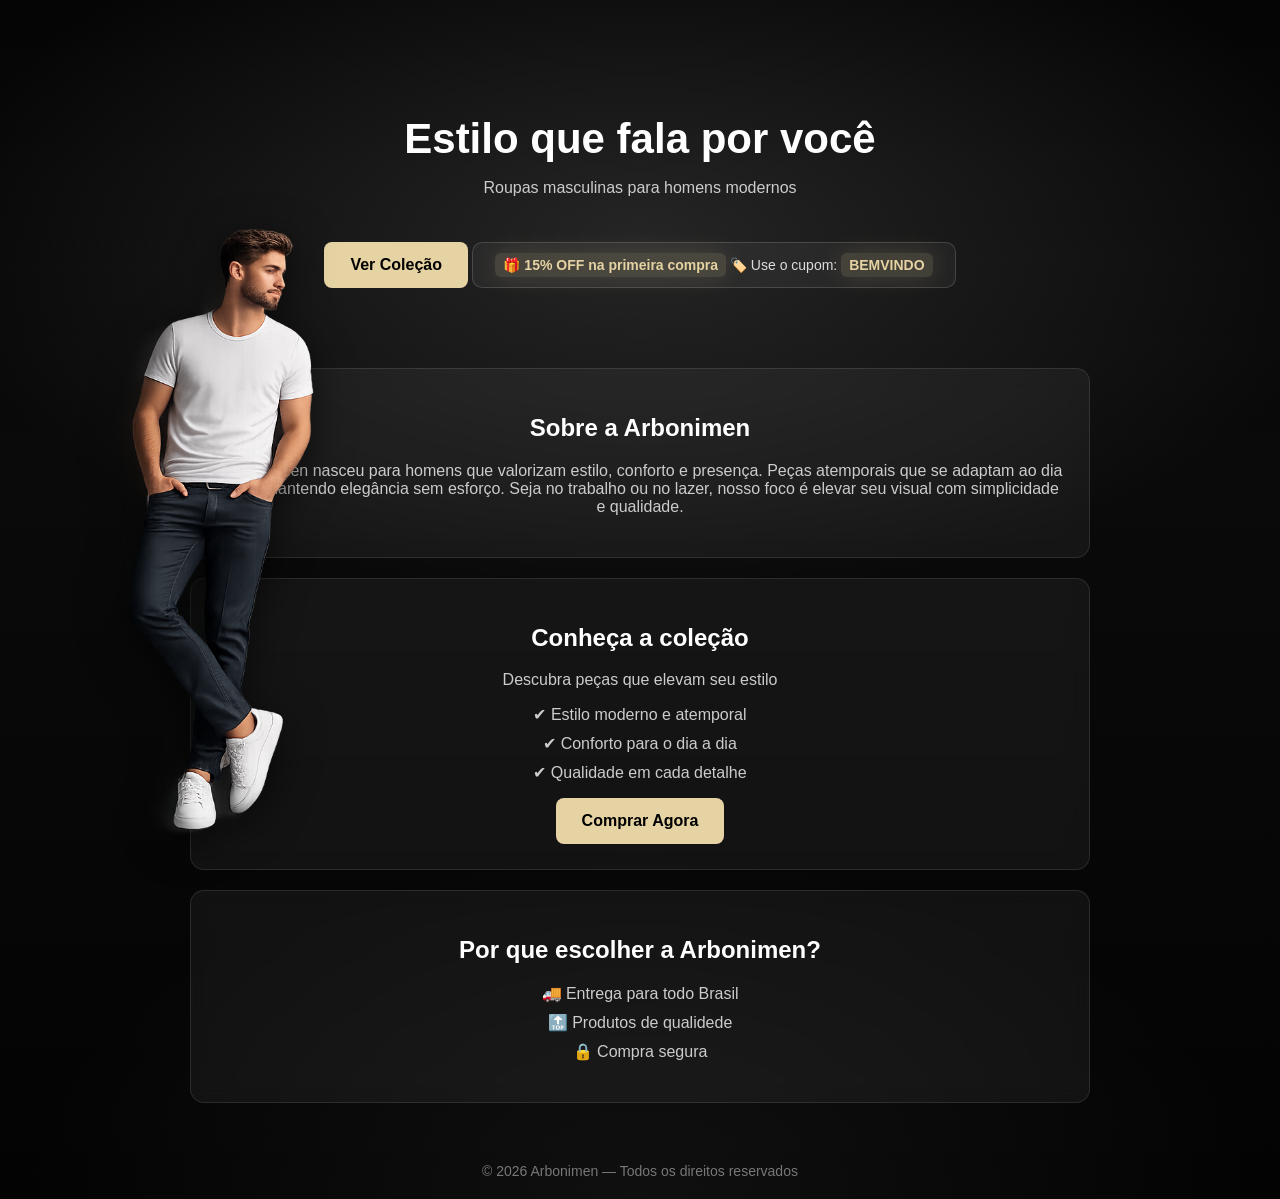
==== index.html @ e44d320b "Ajustes gerais" ====
<!DOCTYPE html>
<html lang="pt-BR">

<head>
  <meta charset="UTF-8">
  <meta name="viewport" content="width=device-width, initial-scale=1.0">
  <title>Arbonimen</title>
  <link rel="icon" href="/logo.jpeg">
  <link rel="stylesheet" href="/style.css">
  <script src="/script.js"></script>
</head>

<body>

  <!-- HERO -->
  <section class="hero">
    <h1>Estilo que fala por você</h1>
    <p>Roupas masculinas para homens modernos</p>

    <a class="btn" href="https://arboni.lojavirtualnuvem.com.br/" target="_blank">
      Ver Coleção
    </a>
    <div class="cupom">
      <STRONg>🎁 15% OFF na primeira compra</STRONg>
      <span>🏷️ Use o cupom: <strong> BEMVINDO</strong></span>
    </div>
    <img src="modelo.png" class="modelo">
  </section>

  <div class="container">

    <!-- SOBRE -->
    <div class="card">
      <h2>Sobre a Arbonimen</h2>

      <p style="color:#ccc;">
        A Arbonimen nasceu para homens que valorizam estilo, conforto e presença.
        Peças atemporais que se adaptam ao dia a dia, mantendo elegância sem esforço.

        Seja no trabalho ou no lazer, nosso foco é elevar seu visual com simplicidade e qualidade.
      </p>

    </div>

    <!-- CTA -->
    <div class="card" style="text-align:center;">
      <h2>Conheça a coleção</h2>
      <p style="color:#ccc;">Descubra peças que elevam seu estilo</p>

      <ul class="features">
        <li>✔ Estilo moderno e atemporal</li>
        <li>✔ Conforto para o dia a dia</li>
        <li>✔ Qualidade em cada detalhe</li>

      </ul>
      <a class="btn" href="https://arboni.lojavirtualnuvem.com.br/" target="_blank">
        Comprar Agora
      </a>



    </div>

    <!-- CONFIANÇA -->
    <div class="card">
      <h2>Por que escolher a Arbonimen?</h2>

      <ul class="features">
        <li>🚚 Entrega para todo Brasil</li>
        <li>🔝 Produtos de qualidede</li>
        <li>🔒 Compra segura</li>
      </ul>
    </div>

  </div>

  <footer>
    © 2026 Arbonimen — Todos os direitos reservados
  </footer>

</body>

</html>
---- style.css ----
body {

  margin: 0;
  font-family: Arial, sans-serif;
  color: white;
  text-align: center;

  background:
    radial-gradient(1200px 600px at 50% 20%, rgba(255, 255, 255, 0.12), transparent 60%),
    radial-gradient(900px 500px at 50% 100%, rgba(255, 255, 255, 0.05), transparent 70%),
    linear-gradient(180deg, #050505, #0a0a0a 40%, #030303);

}

/* HERO */
.hero {
  text-align: center;
  padding: 80px 20px 60px;
}

.hero h1 {
  font-size: 42px;
  margin-bottom: 10px;
}

.hero p {
  color: #ccc;
  margin-bottom: 25px;
}



/* BOTÃO PRINCIPAL */
.btn {
  display: inline-block;
  padding: 14px 26px;
  background: #e6d3a3;
  color: #000;
  text-decoration: none;
  border-radius: 8px;
  font-weight: bold;
  transition: 0.3s;
}

.btn:hover {
  background: #fff;
}

/* CONTAINER */
.container {
  max-width: 900px;
  margin: auto;
  padding: 20px;
  position: relative;
  /* IMPORTANTE */
}

/* CARDS */
.card {
  background: rgba(255, 255, 255, 0.05);
  backdrop-filter: blur(10px);
  border: 1px solid rgba(255, 255, 255, 0.1);
  padding: 25px;
  border-radius: 14px;
  margin-bottom: 20px;
}

/* LISTA */
.features {
  list-style: none;
  padding: 0;
  color: #aaaaaa;
}

.features li {
  margin-bottom: 10px;
  color: #ccc;
}


/* FOOTER */
footer {
  text-align: center;
  padding: 20px;
  color: #777;
  font-size: 14px;
}


.modelo {
  position: absolute;
  left: 0px;
  /* fica encostado no card */
  top: 200px;
  height: 700px;
  z-index: 10;
  pointer-events: none;
  transform: translate(-120px, 0);

  filter: drop-shadow(0 10px 20px rgba(0, 0, 0, 0.6));
}

.cupom {
  margin-top: 20px;
  display: inline-block;
  padding: 14px 22px;

  background: rgba(255,255,255,0.05);
  border: 1px solid rgba(255,255,255,0.15);
  border-radius: 10px;

  backdrop-filter: blur(10px);

  font-size: 14px;
  color: #ddd;
}

.cupom strong {
  background: rgba(230, 211, 163, 0.15);
  padding: 4px 8px;
  border-radius: 6px;
  color: #e6d3a3;
   box-shadow: 0 0 25px rgba(230, 211, 163, 0.15);
}


@media (min-width: 1800px) {
  .modelo {
    transform: translate(-30px, 0);
  }
}

@media (min-width: 1200px) and (max-width: 1799px) {
  .modelo {
    transform: translate(-225px, 0);
  }
}

@media (max-width: 1199px) {
  .modelo {
    transform: translate(-270px, 0);
  }
}

@media (max-width: 1024px) {
  .modelo {
    display: none;
  }
}

@media (max-width: 1024px) {
  .modelo {
    display: none;
  }
}
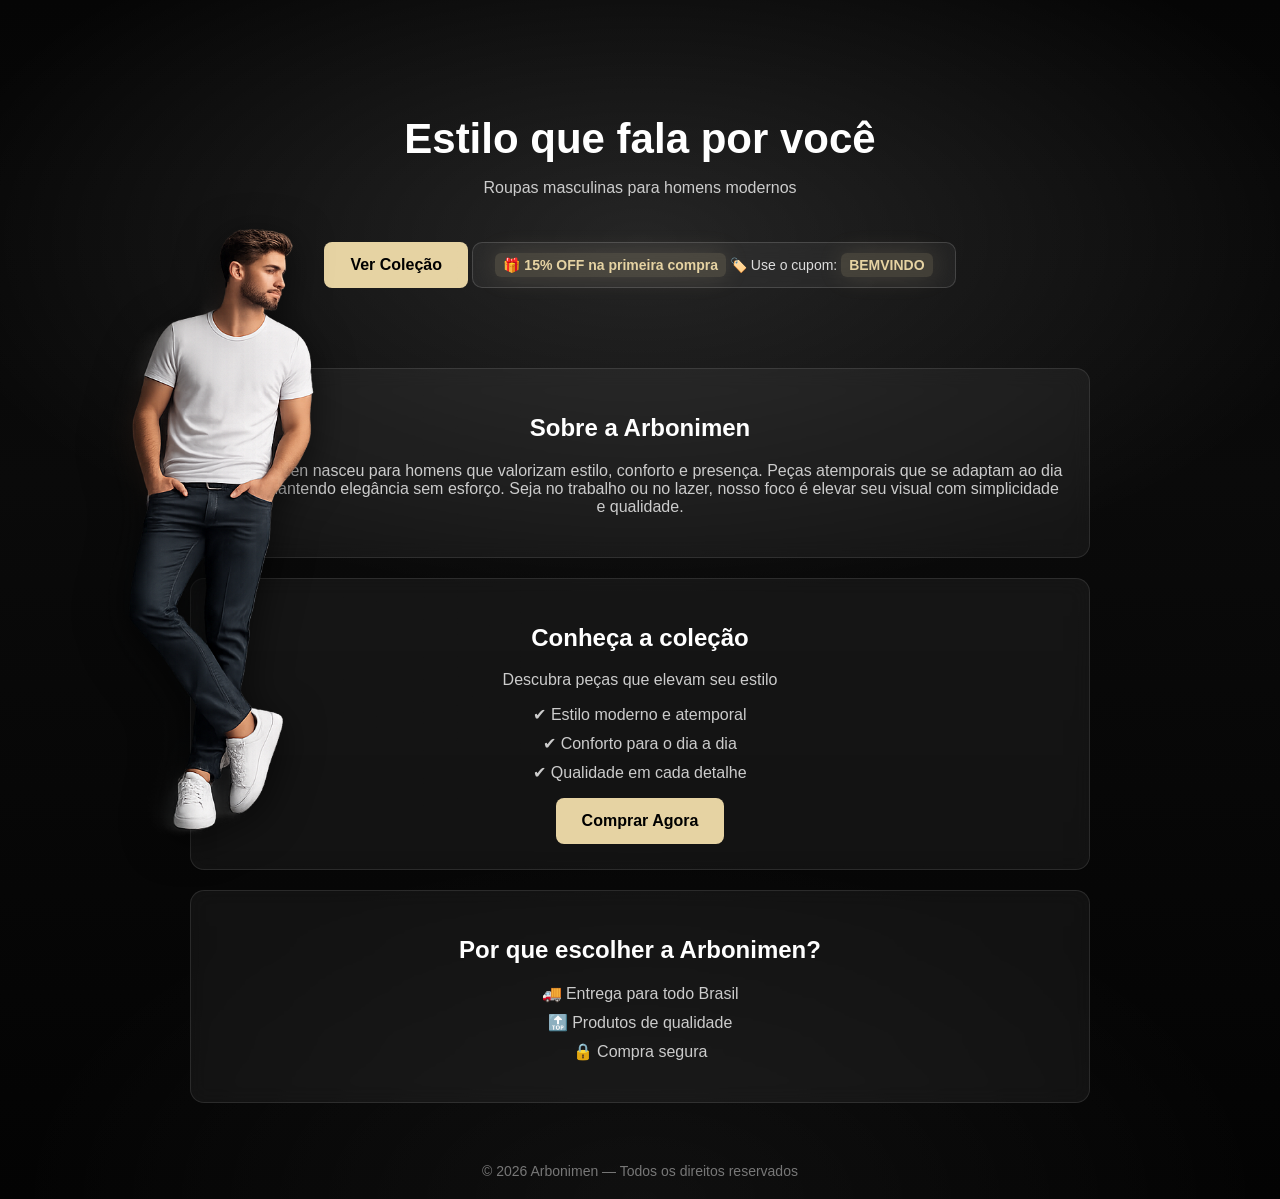
==== commit fac76460: "ajuste textual" ====
--- a/index.html
+++ b/index.html
@@ -67,7 +67,7 @@
 
       <ul class="features">
         <li>🚚 Entrega para todo Brasil</li>
-        <li>🔝 Produtos de qualidede</li>
+        <li>🔝 Produtos de qualidade</li>
         <li>🔒 Compra segura</li>
       </ul>
     </div>
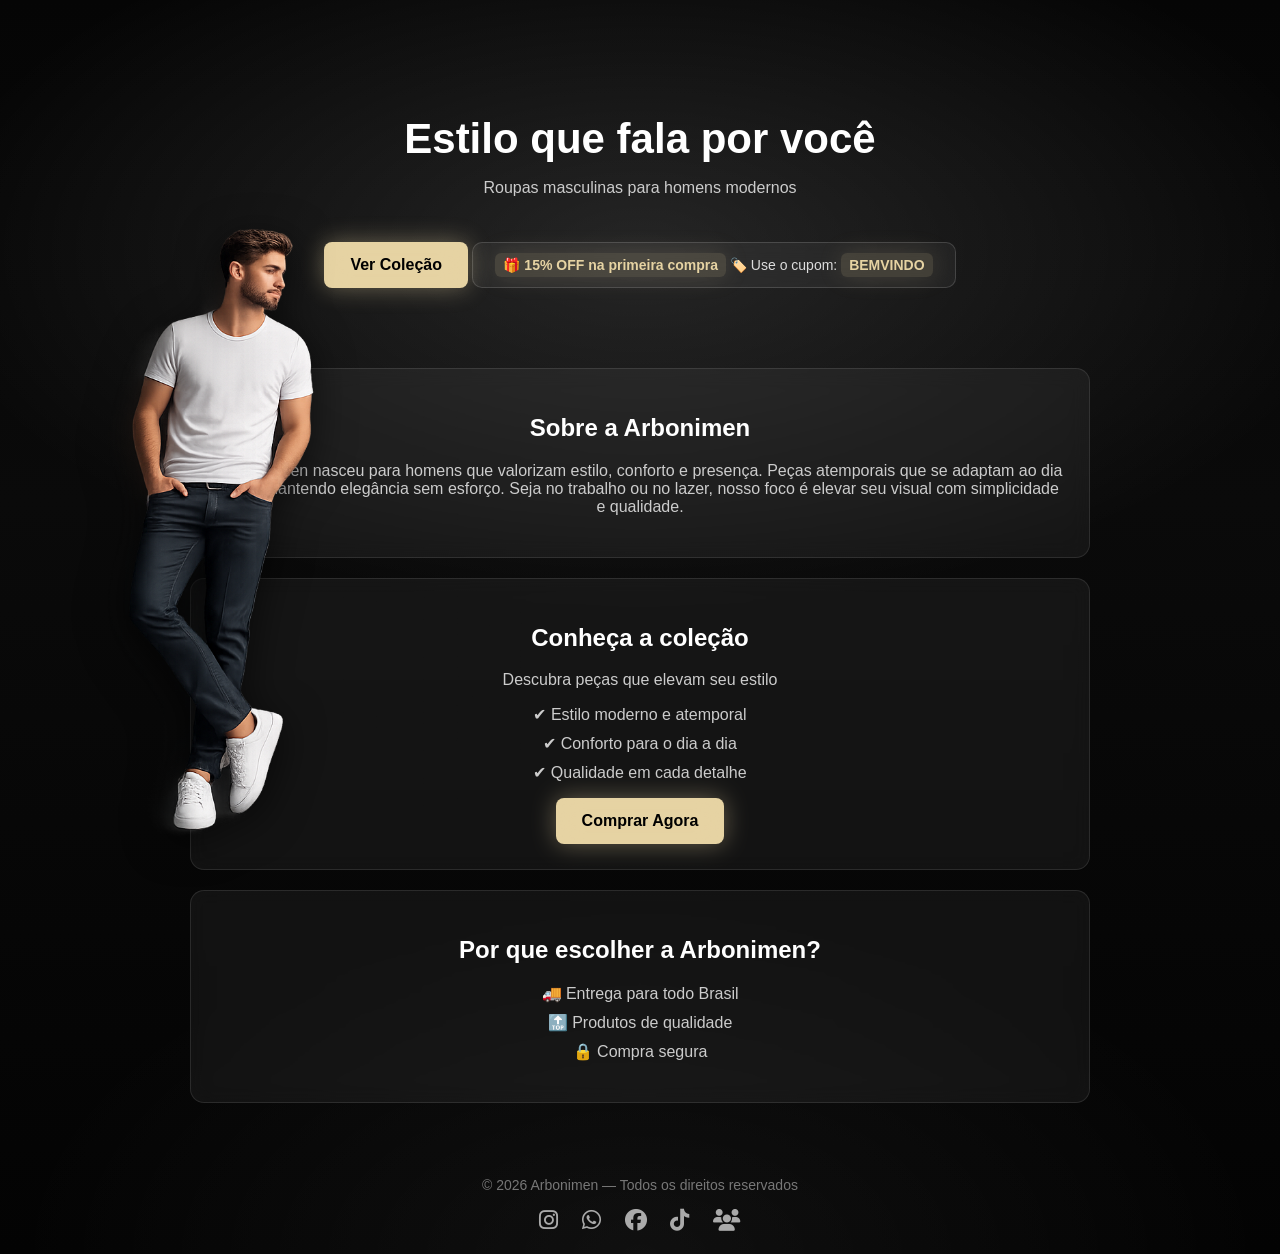
==== commit 900d575b: "Adicionado redes sociais no footer" ====
--- a/index.html
+++ b/index.html
@@ -6,6 +6,7 @@
   <meta name="viewport" content="width=device-width, initial-scale=1.0">
   <title>Arbonimen</title>
   <link rel="icon" href="/logo.jpeg">
+  <link rel="stylesheet" href="https://cdnjs.cloudflare.com/ajax/libs/font-awesome/6.5.0/css/all.min.css">
   <link rel="stylesheet" href="/style.css">
   <script src="/script.js"></script>
 </head>
@@ -75,8 +76,16 @@
   </div>
 
   <footer>
-    © 2026 Arbonimen — Todos os direitos reservados
-  </footer>
+  <p>© 2026 Arbonimen — Todos os direitos reservados</p>
+
+  <div class="social">
+    <a href="https://www.instagram.com/arbonimen/" target="_blank"><i class="fab fa-instagram"></i></a>
+    <a href="http://walnk.cc/arboni" target="_blank"><i class="fab fa-whatsapp"></i></a>
+    <a href="https://www.facebook.com/profile.php?id=100069292462896" target="_blank"><i class="fab fa-facebook"></i></a>
+    <a href="https://www.tiktok.com/@arbonimen" target="_blank"><i class="fab fa-tiktok"></i></a>
+    <a href="https://chat.whatsapp.com/KfqBxQwfs3CFbv6sVVLSRP?mode=ems_copy_c" target="_blank"><i class="fas fa-users"></i></a>
+  </div>
+</footer>
 
 </body>
 
--- a/style.css
+++ b/style.css
@@ -28,9 +28,6 @@
   margin-bottom: 25px;
 }
 
-
-
-/* BOTÃO PRINCIPAL */
 .btn {
   display: inline-block;
   padding: 14px 26px;
@@ -40,11 +37,34 @@
   border-radius: 8px;
   font-weight: bold;
   transition: 0.3s;
-}
-
+  position: relative;
+  z-index: 1;
+
+  /* ANIMAÇÃO */
+  animation: pulse 2s infinite;
+}
+
+/* brilho externo */
+.btn::after {
+  content: "";
+  position: absolute;
+  inset: 0;
+  border-radius: 8px;
+  z-index: -1;
+  background: #e6d3a3;
+  opacity: 0.4;
+  filter: blur(12px);
+
+  animation: glow 2s infinite;
+}
+
+/* hover continua elegante */
 .btn:hover {
   background: #fff;
-}
+  transform: scale(1.05);
+}
+
+
 
 /* CONTAINER */
 .container {
@@ -104,13 +124,10 @@
   margin-top: 20px;
   display: inline-block;
   padding: 14px 22px;
-
   background: rgba(255,255,255,0.05);
   border: 1px solid rgba(255,255,255,0.15);
   border-radius: 10px;
-
   backdrop-filter: blur(10px);
-
   font-size: 14px;
   color: #ddd;
 }
@@ -140,17 +157,99 @@
   .modelo {
     transform: translate(-270px, 0);
   }
+  .cupom span {
+  display: block;
+}
+
+.cupom strong {
+  display: block;
+}
 }
 
 @media (max-width: 1024px) {
   .modelo {
     display: none;
   }
-}
-
-@media (max-width: 1024px) {
-  .modelo {
-    display: none;
-  }
-}
-
+
+}
+
+@media (max-width: 820px) {
+  .cupom {
+    flex-direction: column;
+    text-align: center;
+    gap: 5px;
+    
+  }
+  .cupom span,
+  .cupom strong {
+    display: block;
+    width: 100%;
+    word-break: break-word;
+  }
+}
+
+
+@keyframes pulse {
+  0% {
+    transform: scale(1);
+  }
+  50% {
+    transform: scale(1.06);
+  }
+  100% {
+    transform: scale(1);
+  }
+}
+
+@keyframes glow {
+  0% {
+    opacity: 0.3;
+    transform: scale(1);
+  }
+  50% {
+    opacity: 0.6;
+    transform: scale(1.15);
+  }
+  100% {
+    opacity: 0.3;
+    transform: scale(1);
+  }
+}
+
+.social {
+  margin-top: 15px;
+}
+
+.social a {
+  color: #aaa;
+  margin: 0 10px;
+  font-size: 22px;
+  transition: 0.3s;
+  display: inline-block;
+}
+
+/* efeito hover */
+.social a:hover {
+  transform: translateY(-5px) scale(1.2);
+}
+
+/* cores específicas */
+.social a:hover .fa-instagram {
+  color: #e1306c;
+}
+
+.social a:hover .fa-whatsapp {
+  color: #25d366;
+}
+
+.social a:hover .fa-facebook {
+  color: #1877f2;
+}
+
+.social a:hover .fa-tiktok {
+  color: #fff;
+}
+
+.social a:hover .fa-users {
+  color: #e6d3a3;
+}
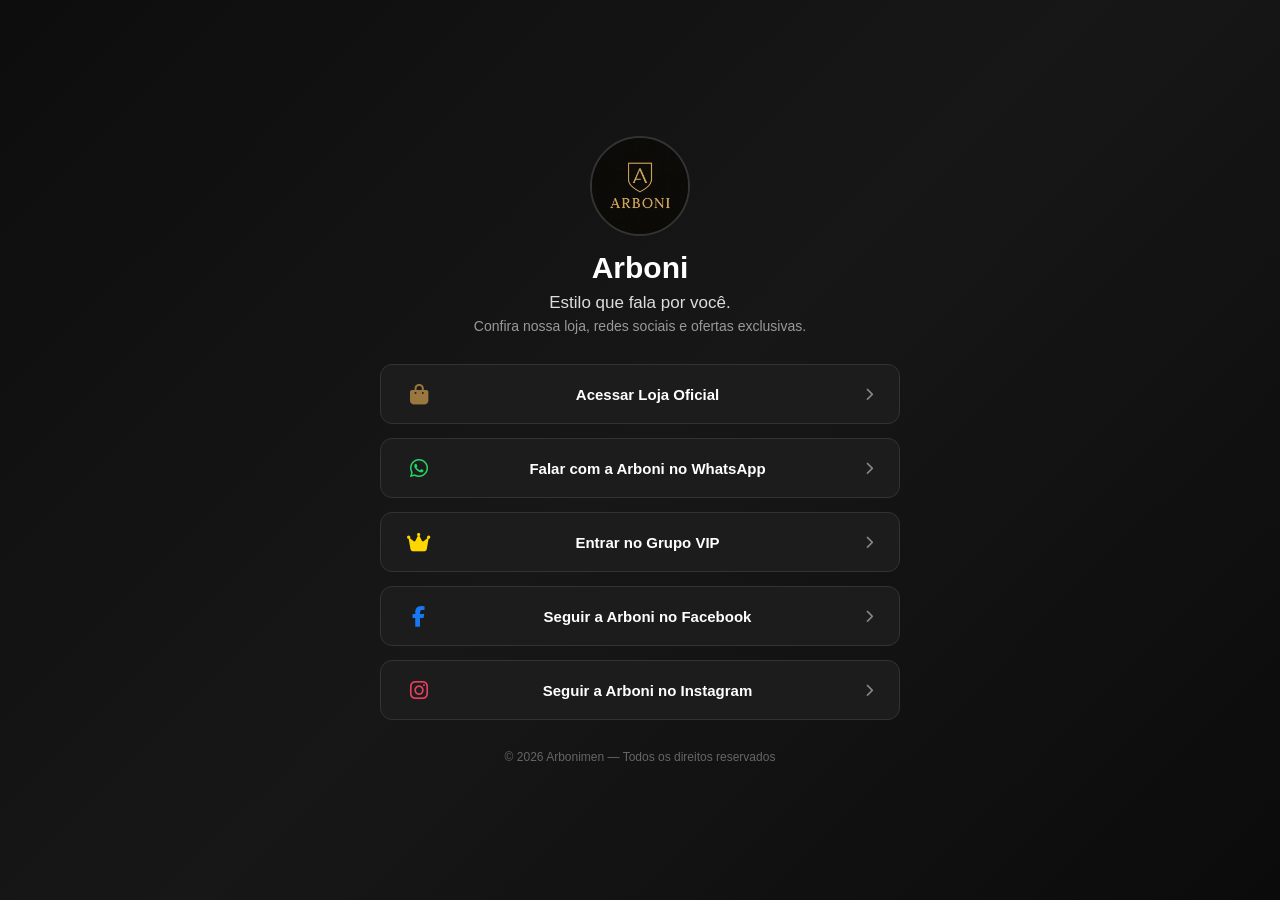
==== commit e072603e: "Alterações feitas em todo o layout" ====
--- a/index.html
+++ b/index.html
@@ -2,90 +2,147 @@
 <html lang="pt-BR">
 
 <head>
-  <meta charset="UTF-8">
-  <meta name="viewport" content="width=device-width, initial-scale=1.0">
-  <title>Arbonimen</title>
-  <link rel="icon" href="/logo.jpeg">
-  <link rel="stylesheet" href="https://cdnjs.cloudflare.com/ajax/libs/font-awesome/6.5.0/css/all.min.css">
-  <link rel="stylesheet" href="/style.css">
-  <script src="/script.js"></script>
+    <meta charset="UTF-8">
+    <meta name="viewport" content="width=device-width, initial-scale=1.0">
+
+    <title>Arboni</title>
+
+    <link rel="icon" href="/logo.jpeg">
+
+    <!-- Font Awesome -->
+    <link rel="stylesheet"
+        href="https://cdnjs.cloudflare.com/ajax/libs/font-awesome/6.5.0/css/all.min.css">
+
+    <!-- CSS -->
+    <link rel="stylesheet" href="/style.css">
 </head>
 
 <body>
 
-  <!-- HERO -->
-  <section class="hero">
-    <h1>Estilo que fala por você</h1>
-    <p>Roupas masculinas para homens modernos</p>
+    <main class="pagina">
 
-    <a class="btn" href="https://arboni.lojavirtualnuvem.com.br/" target="_blank">
-      Ver Coleção
-    </a>
-    <div class="cupom">
-      <STRONg>🎁 15% OFF na primeira compra</STRONg>
-      <span>🏷️ Use o cupom: <strong> BEMVINDO</strong></span>
-    </div>
-    <img src="modelo.png" class="modelo">
-  </section>
+        <!-- LOGO -->
+        <img
+            src="/logo.jpeg"
+            alt="Logo Arbonimen"
+            class="logo"
+        >
 
-  <div class="container">
+        <!-- NOME -->
+        <h1>Arboni</h1>
 
-    <!-- SOBRE -->
-    <div class="card">
-      <h2>Sobre a Arbonimen</h2>
+        <!-- DESCRIÇÃO -->
+        <p class="descricao">
+            Estilo que fala por você.
+        </p>
 
-      <p style="color:#ccc;">
-        A Arbonimen nasceu para homens que valorizam estilo, conforto e presença.
-        Peças atemporais que se adaptam ao dia a dia, mantendo elegância sem esforço.
-
-        Seja no trabalho ou no lazer, nosso foco é elevar seu visual com simplicidade e qualidade.
-      </p>
-
-    </div>
-
-    <!-- CTA -->
-    <div class="card" style="text-align:center;">
-      <h2>Conheça a coleção</h2>
-      <p style="color:#ccc;">Descubra peças que elevam seu estilo</p>
-
-      <ul class="features">
-        <li>✔ Estilo moderno e atemporal</li>
-        <li>✔ Conforto para o dia a dia</li>
-        <li>✔ Qualidade em cada detalhe</li>
-
-      </ul>
-      <a class="btn" href="https://arboni.lojavirtualnuvem.com.br/" target="_blank">
-        Comprar Agora
-      </a>
+        <p class="subdescricao">
+            Confira nossa loja, redes sociais e ofertas exclusivas.
+        </p>
 
 
+        <!-- =========================
+             BOTÕES
+        ========================== -->
 
-    </div>
+        <div class="links">
 
-    <!-- CONFIANÇA -->
-    <div class="card">
-      <h2>Por que escolher a Arbonimen?</h2>
 
-      <ul class="features">
-        <li>🚚 Entrega para todo Brasil</li>
-        <li>🔝 Produtos de qualidade</li>
-        <li>🔒 Compra segura</li>
-      </ul>
-    </div>
+            <!-- LOJA OFICIAL -->
+            <a
+                href="https://arboni.lojavirtualnuvem.com.br/"
+                target="_blank"
+                rel="noopener noreferrer"
+                class="botao"
+            >
 
-  </div>
+                <i class="fa-solid fa-bag-shopping icone-loja"></i>
 
-  <footer>
-  <p>© 2026 Arbonimen — Todos os direitos reservados</p>
+                <span>Acessar Loja Oficial</span>
 
-  <div class="social">
-    <a href="https://www.instagram.com/arbonimen/" target="_blank"><i class="fab fa-instagram"></i></a>
-    <a href="http://walnk.cc/arboni" target="_blank"><i class="fab fa-whatsapp"></i></a>
-    <a href="https://www.facebook.com/profile.php?id=100069292462896" target="_blank"><i class="fab fa-facebook"></i></a>
-    <a href="https://www.tiktok.com/@arbonimen" target="_blank"><i class="fab fa-tiktok"></i></a>
-    <a href="https://chat.whatsapp.com/KfqBxQwfs3CFbv6sVVLSRP?mode=ems_copy_c" target="_blank"><i class="fas fa-users"></i></a>
-  </div>
-</footer>
+                <i class="fa-solid fa-chevron-right seta"></i>
+
+            </a>
+
+
+            <!-- WHATSAPP -->
+            <a
+                href="http://walnk.cc/arboni"
+                target="_blank"
+                rel="noopener noreferrer"
+                class="botao"
+            >
+
+                <i class="fa-brands fa-whatsapp icone-whatsapp"></i>
+
+                <span>Falar com a Arboni no WhatsApp</span>
+
+                <i class="fa-solid fa-chevron-right seta"></i>
+
+            </a>
+
+
+            <!-- GRUPO VIP -->
+            <a
+                href="https://chat.whatsapp.com/KfqBxQwfs3CFbv6sVVLSRP?mode=ems_copy_c"
+                target="_blank"
+                rel="noopener noreferrer"
+                class="botao"
+            >
+
+                <i class="fa-solid fa-crown icone-vip"></i>
+
+                <span>Entrar no Grupo VIP</span>
+
+                <i class="fa-solid fa-chevron-right seta"></i>
+
+            </a>
+
+
+            <!-- FACEBOOK -->
+            <a
+                href="https://www.facebook.com/profile.php?id=100069292462896"
+                target="_blank"
+                rel="noopener noreferrer"
+                class="botao"
+            >
+
+                <i class="fa-brands fa-facebook-f icone-facebook"></i>
+
+                <span>Seguir a Arboni no Facebook</span>
+
+                <i class="fa-solid fa-chevron-right seta"></i>
+
+            </a>
+
+
+            <!-- INSTAGRAM -->
+            <a
+                href="https://www.instagram.com/arbonimen/"
+                target="_blank"
+                rel="noopener noreferrer"
+                class="botao"
+            >
+
+                <i class="fa-brands fa-instagram icone-instagram"></i>
+
+                <span>Seguir a Arboni no Instagram</span>
+
+                <i class="fa-solid fa-chevron-right seta"></i>
+
+            </a>
+
+        </div>
+
+
+        <!-- RODAPÉ -->
+        <footer>
+
+            © 2026 Arbonimen — Todos os direitos reservados
+
+        </footer>
+
+    </main>
 
 </body>
 
--- a/style.css
+++ b/style.css
@@ -1,255 +1,325 @@
+* {
+    margin: 0;
+    padding: 0;
+    box-sizing: border-box;
+}
+
 body {
-
-  margin: 0;
-  font-family: Arial, sans-serif;
-  color: white;
-  text-align: center;
-
-  background:
-    radial-gradient(1200px 600px at 50% 20%, rgba(255, 255, 255, 0.12), transparent 60%),
-    radial-gradient(900px 500px at 50% 100%, rgba(255, 255, 255, 0.05), transparent 70%),
-    linear-gradient(180deg, #050505, #0a0a0a 40%, #030303);
-
-}
-
-/* HERO */
-.hero {
-  text-align: center;
-  padding: 80px 20px 60px;
-}
-
-.hero h1 {
-  font-size: 42px;
-  margin-bottom: 10px;
-}
-
-.hero p {
-  color: #ccc;
-  margin-bottom: 25px;
-}
-
-.btn {
-  display: inline-block;
-  padding: 14px 26px;
-  background: #e6d3a3;
-  color: #000;
-  text-decoration: none;
-  border-radius: 8px;
-  font-weight: bold;
-  transition: 0.3s;
-  position: relative;
-  z-index: 1;
-
-  /* ANIMAÇÃO */
-  animation: pulse 2s infinite;
-}
-
-/* brilho externo */
-.btn::after {
-  content: "";
-  position: absolute;
-  inset: 0;
-  border-radius: 8px;
-  z-index: -1;
-  background: #e6d3a3;
-  opacity: 0.4;
-  filter: blur(12px);
-
-  animation: glow 2s infinite;
-}
-
-/* hover continua elegante */
-.btn:hover {
-  background: #fff;
-  transform: scale(1.05);
-}
-
-
-
-/* CONTAINER */
-.container {
-  max-width: 900px;
-  margin: auto;
-  padding: 20px;
-  position: relative;
-  /* IMPORTANTE */
-}
-
-/* CARDS */
-.card {
-  background: rgba(255, 255, 255, 0.05);
-  backdrop-filter: blur(10px);
-  border: 1px solid rgba(255, 255, 255, 0.1);
-  padding: 25px;
-  border-radius: 14px;
-  margin-bottom: 20px;
-}
-
-/* LISTA */
-.features {
-  list-style: none;
-  padding: 0;
-  color: #aaaaaa;
-}
-
-.features li {
-  margin-bottom: 10px;
-  color: #ccc;
-}
-
-
-/* FOOTER */
+    min-height: 100vh;
+
+    font-family: Arial, sans-serif;
+
+    background:
+        linear-gradient(
+            135deg,
+            #0d0d0d,
+            #171717,
+            #0b0b0b
+        );
+
+    color: white;
+
+    display: flex;
+    justify-content: center;
+    align-items: center;
+
+    padding: 30px 15px;
+}
+
+
+/* =========================
+   PÁGINA
+========================= */
+
+.pagina {
+    width: 100%;
+    max-width: 520px;
+
+    text-align: center;
+}
+
+
+/* =========================
+   LOGO
+========================= */
+
+.logo {
+    display: block;
+
+    width: 100px !important;
+    height: 100px !important;
+
+    max-width: 100px !important;
+    max-height: 100px !important;
+
+    object-fit: cover;
+
+    border-radius: 50%;
+
+    margin: 0 auto 15px auto;
+
+    border: 2px solid #333;
+}
+
+
+/* =========================
+   TÍTULO
+========================= */
+
+h1 {
+    font-size: 30px;
+    font-weight: 700;
+
+    margin-bottom: 8px;
+}
+
+
+/* =========================
+   DESCRIÇÃO
+========================= */
+
+.descricao {
+    font-size: 17px;
+
+    color: #ddd;
+
+    margin-bottom: 5px;
+}
+
+.subdescricao {
+    font-size: 14px;
+
+    color: #999;
+
+    margin-bottom: 30px;
+}
+
+
+/* =========================
+   BOTÕES
+========================= */
+
+.links {
+    width: 100%;
+
+    display: flex;
+    flex-direction: column;
+
+    gap: 14px;
+}
+
+
+.botao {
+    position: relative;
+
+    width: 100%;
+    min-height: 60px;
+
+    display: flex;
+    align-items: center;
+
+    padding: 0 20px;
+
+    border-radius: 12px;
+
+    background: #1c1c1c;
+
+    border: 1px solid #333;
+
+    color: white;
+
+    text-decoration: none;
+
+    transition:
+        background 0.25s ease,
+        border-color 0.25s ease,
+        transform 0.25s ease,
+        box-shadow 0.25s ease;
+}
+
+
+/* =========================
+   ÍCONES
+========================= */
+
+.botao > i:first-child {
+    width: 35px;
+
+    font-size: 21px;
+
+    text-align: center;
+
+    flex-shrink: 0;
+
+    transition:
+        color 0.25s ease,
+        transform 0.25s ease;
+}
+
+
+/* Loja */
+
+.icone-loja {
+    color: #9a773e;
+}
+
+
+/* WhatsApp */
+
+.icone-whatsapp {
+    color: #25D366;
+}
+
+
+/* Grupo VIP */
+
+.icone-vip {
+    color: #FFD700;
+}
+
+
+/* Facebook */
+
+.icone-facebook {
+    color: #1877F2;
+}
+
+
+/* Instagram */
+
+.icone-instagram {
+    color: #E4405F;
+}
+
+
+/* =========================
+   TEXTO
+========================= */
+
+.botao span {
+    flex: 1;
+
+    font-size: 15px;
+    font-weight: 600;
+
+    text-align: center;
+
+    padding: 0 10px;
+}
+
+
+/* =========================
+   SETA
+========================= */
+
+.botao .seta {
+    width: 20px;
+
+    font-size: 13px;
+
+    color: #888;
+
+    flex-shrink: 0;
+
+    transition: color 0.25s ease;
+}
+
+
+/* =========================
+   HOVER
+========================= */
+
+.botao:hover {
+
+    background: #9a773e;
+
+    border-color: #9a773e;
+
+    transform: scale(1.025) translateY(-2px);
+
+    box-shadow:
+        0 10px 25px rgba(154, 119, 62, 0.30);
+}
+
+
+/* Todos os ícones ficam brancos no hover */
+
+.botao:hover > i:first-child {
+    color: white;
+
+    transform: scale(1.10);
+}
+
+
+/* Seta branca */
+
+.botao:hover .seta {
+    color: white;
+}
+
+
+/* =========================
+   CLIQUE
+========================= */
+
+.botao:active {
+    transform: scale(0.98);
+}
+
+
+/* =========================
+   RODAPÉ
+========================= */
+
 footer {
-  text-align: center;
-  padding: 20px;
-  color: #777;
-  font-size: 14px;
-}
-
-
-.modelo {
-  position: absolute;
-  left: 0px;
-  /* fica encostado no card */
-  top: 200px;
-  height: 700px;
-  z-index: 10;
-  pointer-events: none;
-  transform: translate(-120px, 0);
-
-  filter: drop-shadow(0 10px 20px rgba(0, 0, 0, 0.6));
-}
-
-.cupom {
-  margin-top: 20px;
-  display: inline-block;
-  padding: 14px 22px;
-  background: rgba(255,255,255,0.05);
-  border: 1px solid rgba(255,255,255,0.15);
-  border-radius: 10px;
-  backdrop-filter: blur(10px);
-  font-size: 14px;
-  color: #ddd;
-}
-
-.cupom strong {
-  background: rgba(230, 211, 163, 0.15);
-  padding: 4px 8px;
-  border-radius: 6px;
-  color: #e6d3a3;
-   box-shadow: 0 0 25px rgba(230, 211, 163, 0.15);
-}
-
-
-@media (min-width: 1800px) {
-  .modelo {
-    transform: translate(-30px, 0);
-  }
-}
-
-@media (min-width: 1200px) and (max-width: 1799px) {
-  .modelo {
-    transform: translate(-225px, 0);
-  }
-}
-
-@media (max-width: 1199px) {
-  .modelo {
-    transform: translate(-270px, 0);
-  }
-  .cupom span {
-  display: block;
-}
-
-.cupom strong {
-  display: block;
-}
-}
-
-@media (max-width: 1024px) {
-  .modelo {
-    display: none;
-  }
-
-}
-
-@media (max-width: 820px) {
-  .cupom {
-    flex-direction: column;
-    text-align: center;
-    gap: 5px;
-    
-  }
-  .cupom span,
-  .cupom strong {
-    display: block;
-    width: 100%;
-    word-break: break-word;
-  }
-}
-
-
-@keyframes pulse {
-  0% {
-    transform: scale(1);
-  }
-  50% {
-    transform: scale(1.06);
-  }
-  100% {
-    transform: scale(1);
-  }
-}
-
-@keyframes glow {
-  0% {
-    opacity: 0.3;
-    transform: scale(1);
-  }
-  50% {
-    opacity: 0.6;
-    transform: scale(1.15);
-  }
-  100% {
-    opacity: 0.3;
-    transform: scale(1);
-  }
-}
-
-.social {
-  margin-top: 15px;
-}
-
-.social a {
-  color: #aaa;
-  margin: 0 10px;
-  font-size: 22px;
-  transition: 0.3s;
-  display: inline-block;
-}
-
-/* efeito hover */
-.social a:hover {
-  transform: translateY(-5px) scale(1.2);
-}
-
-/* cores específicas */
-.social a:hover .fa-instagram {
-  color: #e1306c;
-}
-
-.social a:hover .fa-whatsapp {
-  color: #25d366;
-}
-
-.social a:hover .fa-facebook {
-  color: #1877f2;
-}
-
-.social a:hover .fa-tiktok {
-  color: #fff;
-}
-
-.social a:hover .fa-users {
-  color: #e6d3a3;
+    margin-top: 30px;
+
+    font-size: 12px;
+
+    color: #666;
+}
+
+
+/* =========================
+   RESPONSIVIDADE
+========================= */
+
+@media (max-width: 600px) {
+
+    body {
+        padding: 25px 15px;
+    }
+
+    .pagina {
+        max-width: 450px;
+    }
+
+    .logo {
+        width: 90px !important;
+        height: 90px !important;
+
+        max-width: 90px !important;
+        max-height: 90px !important;
+    }
+
+    h1 {
+        font-size: 27px;
+    }
+
+    .botao {
+        min-height: 58px;
+
+        padding: 0 15px;
+    }
+
+    .botao span {
+        font-size: 14px;
+    }
+
+    .botao:hover {
+        transform: none;
+
+        box-shadow:
+            0 5px 15px rgba(154, 119, 62, 0.20);
+    }
 }
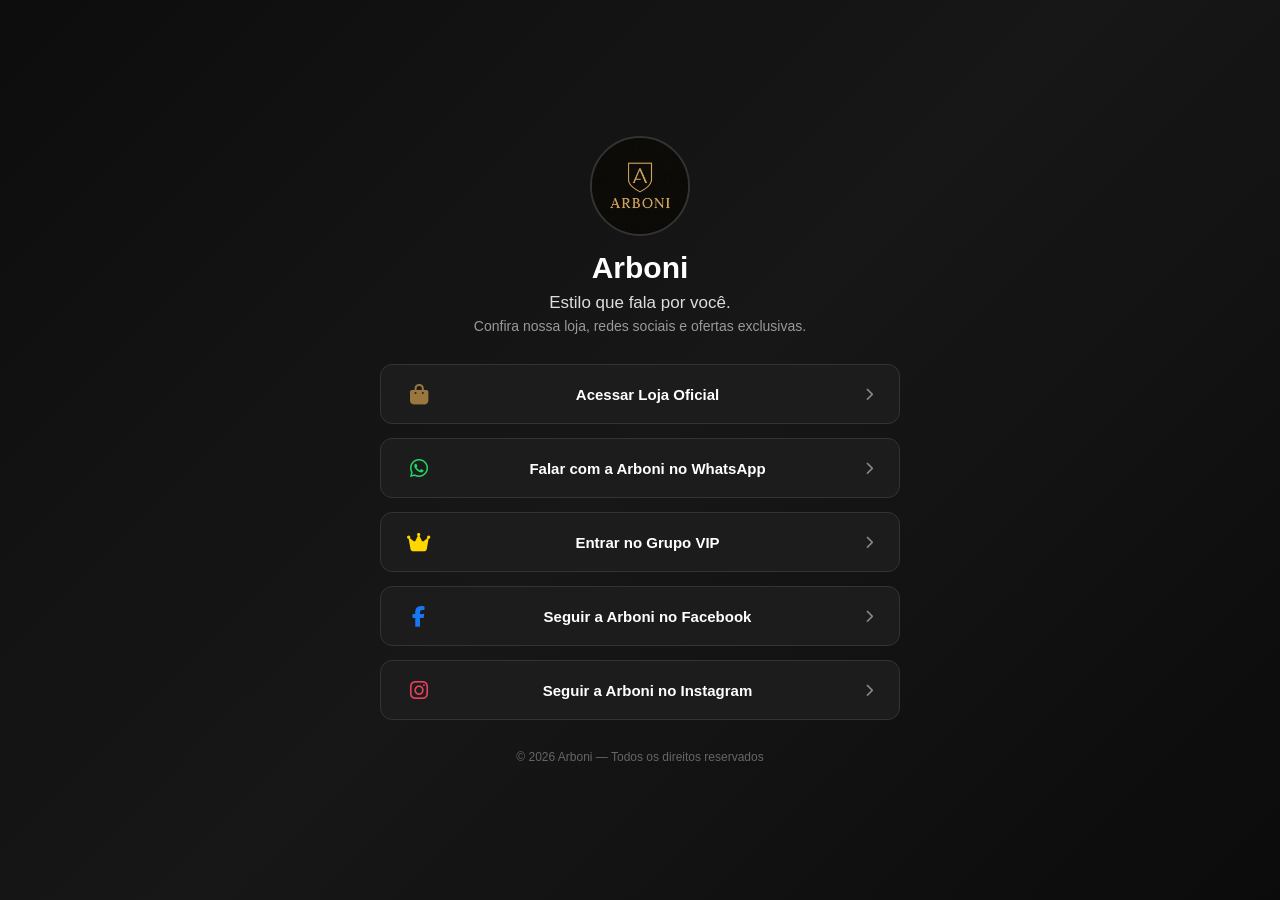
==== commit 3c246906: "Alterações no footer" ====
--- a/index.html
+++ b/index.html
@@ -138,7 +138,7 @@
         <!-- RODAPÉ -->
         <footer>
 
-            © 2026 Arbonimen — Todos os direitos reservados
+            © 2026 Arboni — Todos os direitos reservados
 
         </footer>
 
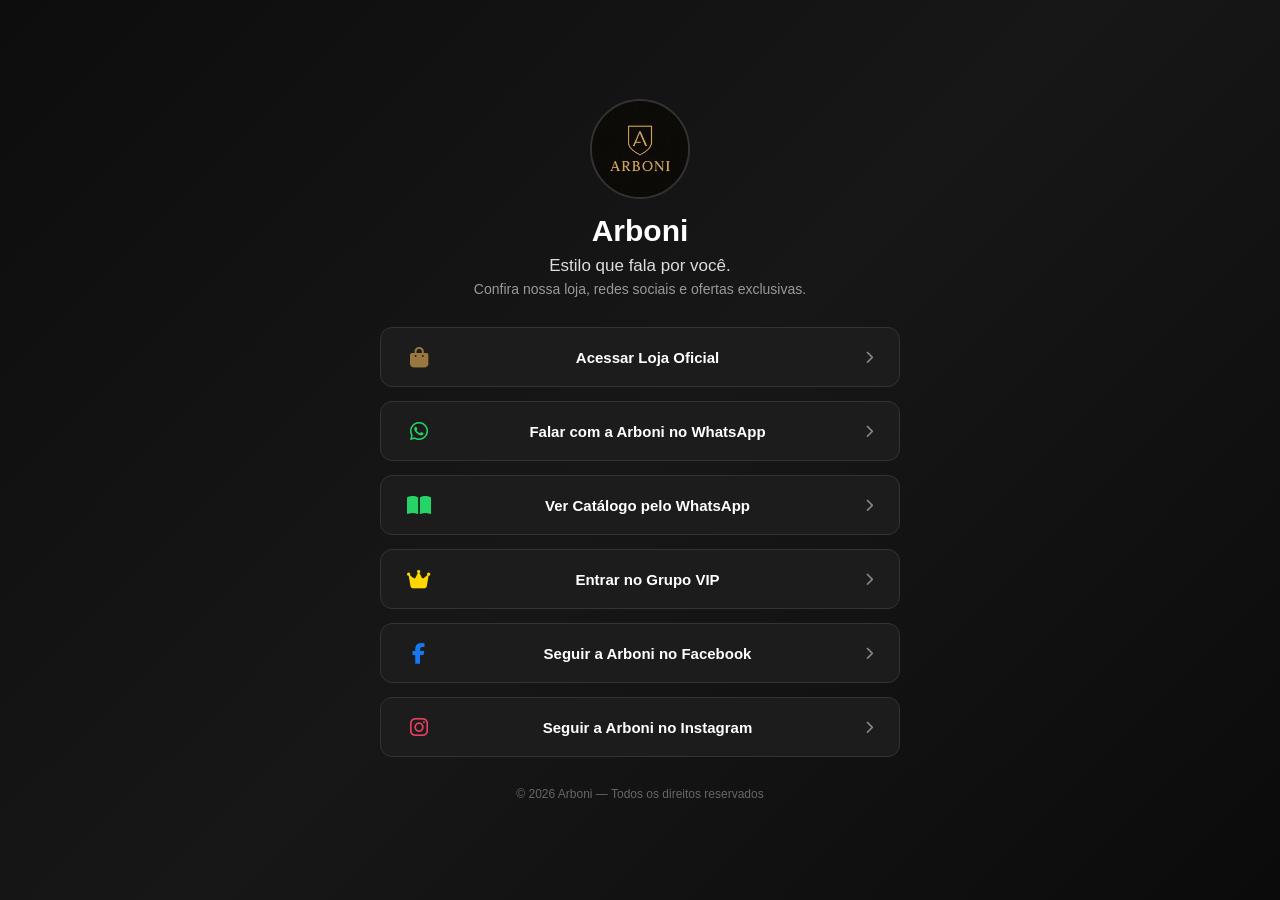
==== commit 3d90944c: "Alterações novas" ====
--- a/index.html
+++ b/index.html
@@ -24,7 +24,7 @@
         <!-- LOGO -->
         <img
             src="/logo.jpeg"
-            alt="Logo Arbonimen"
+            alt="Logo Arboni"
             class="logo"
         >
 
@@ -67,7 +67,7 @@
 
             <!-- WHATSAPP -->
             <a
-                href="http://walnk.cc/arboni"
+                href="https://wa.me/message/E5JUOBVPTGYRD1"
                 target="_blank"
                 rel="noopener noreferrer"
                 class="botao"
@@ -76,6 +76,23 @@
                 <i class="fa-brands fa-whatsapp icone-whatsapp"></i>
 
                 <span>Falar com a Arboni no WhatsApp</span>
+
+                <i class="fa-solid fa-chevron-right seta"></i>
+
+            </a>
+
+
+            <!-- CATÁLOGO WHATSAPP -->
+            <a
+                href="https://wa.me/c/554896817283"
+                target="_blank"
+                rel="noopener noreferrer"
+                class="botao"
+            >
+
+                <i class="fa-solid fa-book-open icone-catalogo"></i>
+
+                <span>Ver Catálogo pelo WhatsApp</span>
 
                 <i class="fa-solid fa-chevron-right seta"></i>
 
--- a/style.css
+++ b/style.css
@@ -171,6 +171,13 @@
 }
 
 
+/* Catálogo */
+
+.icone-catalogo {
+    color: #25D366;
+}
+
+
 /* Grupo VIP */
 
 .icone-vip {
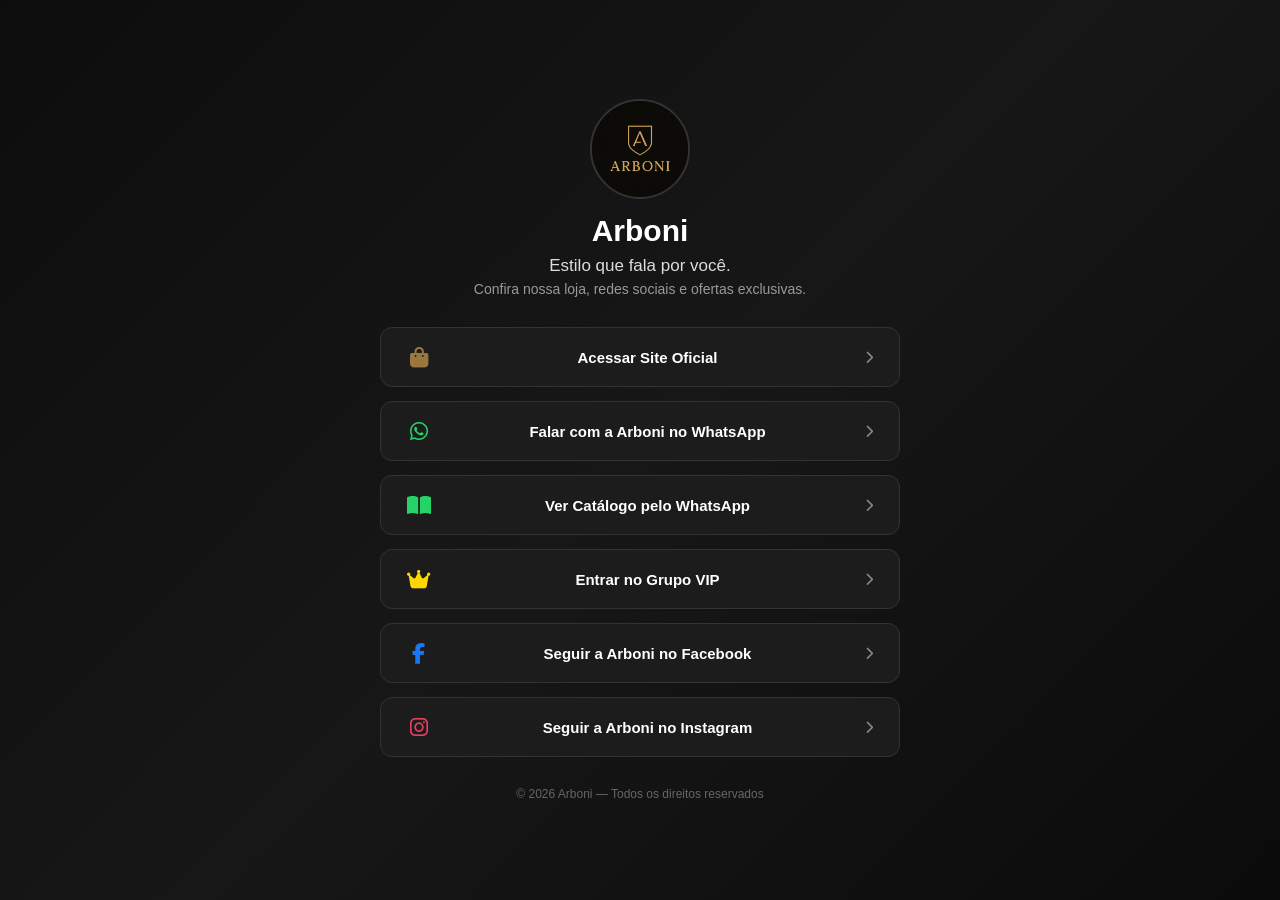
==== commit 96f3cab6: "Alterações novas" ====
--- a/index.html
+++ b/index.html
@@ -58,7 +58,7 @@
 
                 <i class="fa-solid fa-bag-shopping icone-loja"></i>
 
-                <span>Acessar Loja Oficial</span>
+                <span>Acessar Site Oficial</span>
 
                 <i class="fa-solid fa-chevron-right seta"></i>
 
